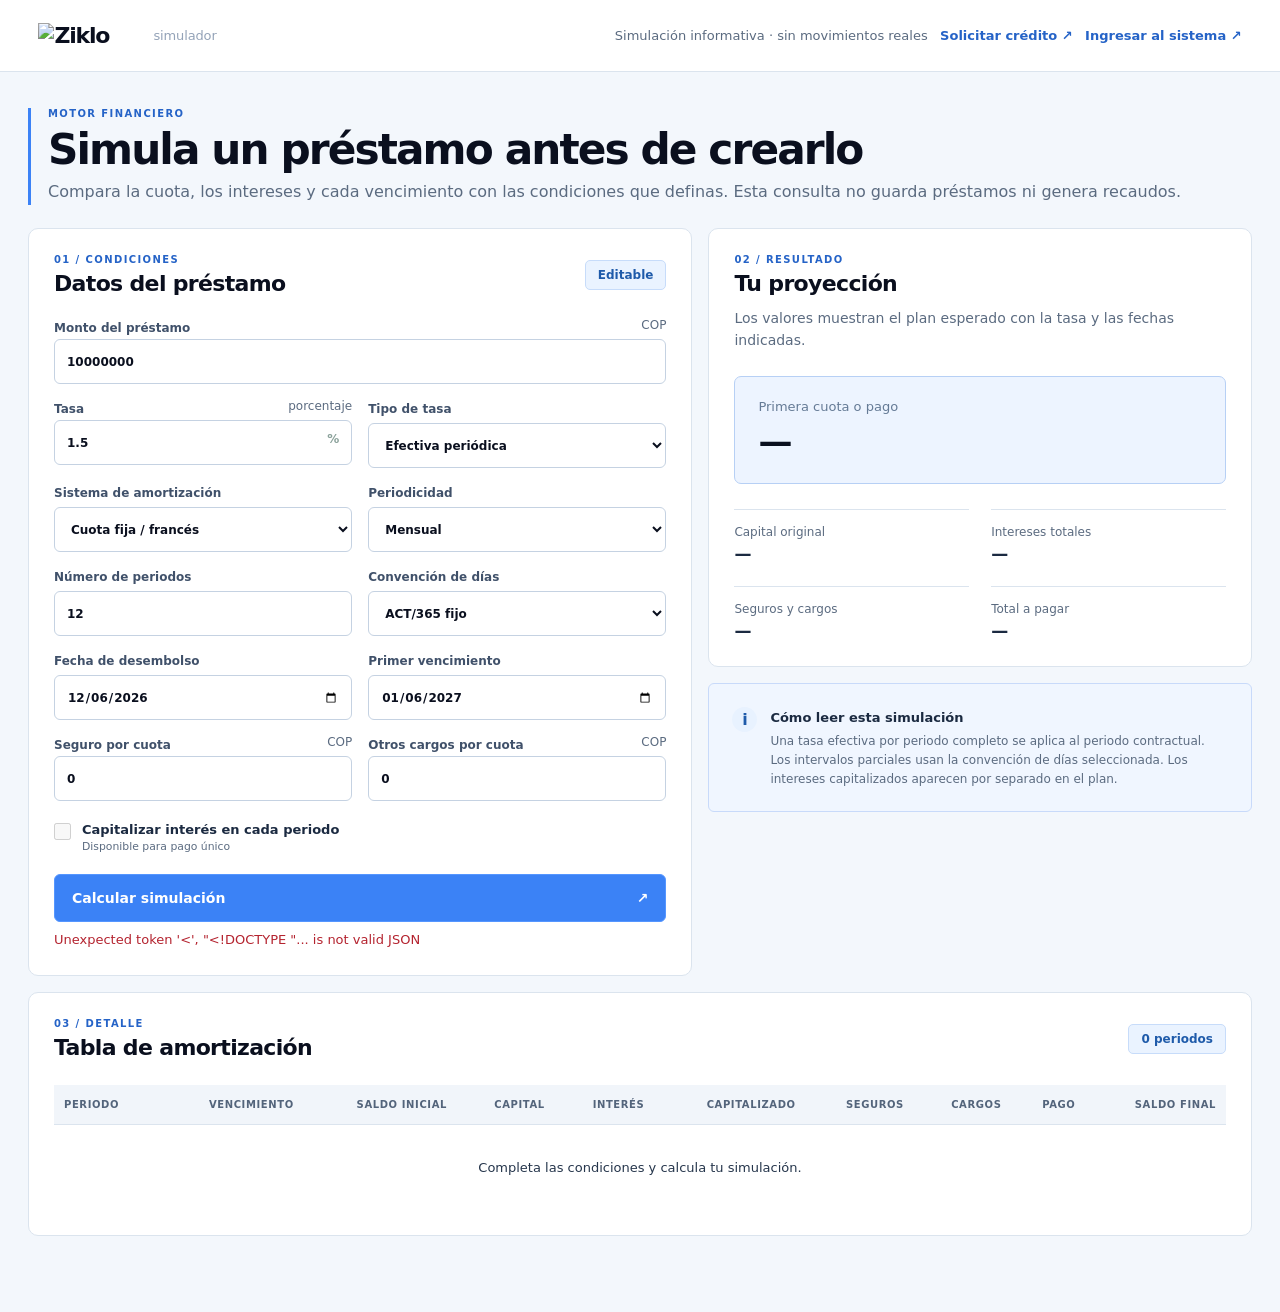
==== src/Ziklo.Api/wwwroot/index.html @ cffbe7ba "Initial Ziklo application" ====
<!doctype html>
<html lang="es">
<head>
  <meta charset="utf-8">
  <meta name="viewport" content="width=device-width, initial-scale=1">
  <title>Ziklo | Simulador de préstamos</title>
  <link rel="icon" type="image/svg+xml" href="/brand/ziklo-symbol.svg">
  <link rel="stylesheet" href="styles.css">
  <link rel="stylesheet" href="theme.css?v=3">
</head>
<body>
  <header class="topbar">
    <div class="brand"><img class="brand-logo" src="/brand/ziklo-logo-light.svg" alt="Ziklo"><small>simulador</small></div>
    <div class="top-note">Simulación informativa · sin movimientos reales &nbsp; <a href="/solicitar.html">Solicitar crédito ↗</a> &nbsp; <a href="/login.html">Ingresar al sistema ↗</a></div>
  </header>
  <main class="container">
    <section class="intro">
      <div class="eyebrow">Motor financiero</div>
      <h1>Simula un préstamo antes de crearlo</h1>
      <p>Compara la cuota, los intereses y cada vencimiento con las condiciones que definas. Esta consulta no guarda préstamos ni genera recaudos.</p>
    </section>

    <div class="layout">
      <section class="panel form-panel" aria-labelledby="conditions-title">
        <div class="panel-heading"><div><div class="eyebrow">01 / Condiciones</div><h2 id="conditions-title">Datos del préstamo</h2></div><span class="pill">Editable</span></div>
        <form id="simulator-form">
          <div class="field-grid">
            <label class="field wide">Monto del préstamo <span>COP</span><input id="principal" type="number" min="0.01" step="0.01" value="10000000" required></label>
            <label class="field">Tasa <span>porcentaje</span><div class="input-suffix"><input id="rate" type="number" min="0" step="0.0001" value="1.5" required><b>%</b></div></label>
            <label class="field">Tipo de tasa<select id="rateKind"><option value="PeriodicEffective">Efectiva periódica</option><option value="PeriodicSimple">Simple periódica</option><option value="EffectiveAnnual">Efectiva anual</option><option value="AnnualSimple">Simple anual</option><option value="NominalAnnual">Nominal anual convertible</option></select></label>
            <label class="field">Sistema de amortización<select id="method"><option value="French">Cuota fija / francés</option><option value="FixedPrincipal">Abono fijo a capital</option><option value="SimplePeriodic">Interés periódico y capital al final</option><option value="Bullet">Pago único al vencimiento</option><option value="Custom">Capital personalizado</option></select></label>
            <label class="field">Periodicidad<select id="frequency"><option value="Monthly">Mensual</option><option value="Every15Days">Cada 15 días</option><option value="SemiMonthly">Dos veces al mes</option><option value="Weekly">Semanal</option><option value="Quarterly">Trimestral</option><option value="SemiAnnual">Semestral</option><option value="Annual">Anual</option><option value="Daily">Diaria</option></select></label>
            <label class="field">Número de periodos<input id="installments" type="number" min="1" max="600" value="12" required></label>
            <label class="field">Convención de días<select id="dayCount"><option value="Actual365Fixed">ACT/365 fijo</option><option value="Actual360">ACT/360</option><option value="ActualActual">ACT/ACT</option></select></label>
            <label class="field">Fecha de desembolso<input id="disbursementDate" type="date" required></label>
            <label class="field">Primer vencimiento<input id="firstDueDate" type="date" required></label>
            <label class="field">Seguro por cuota <span>COP</span><input id="insurance" type="number" min="0" step="0.01" value="0"></label>
            <label class="field">Otros cargos por cuota <span>COP</span><input id="charges" type="number" min="0" step="0.01" value="0"></label>
          </div>
          <label class="field custom-field" id="customField" hidden>Capital de cada cuota, separado por comas <span>COP</span><textarea id="customPrincipal" rows="3" placeholder="Ejemplo: 400000, 600000"></textarea><small>Debe haber un valor por periodo y la suma debe igualar el monto del préstamo.</small></label>
          <label class="check"><input id="capitalize" type="checkbox"><span>Capitalizar interés en cada periodo <small>Disponible para pago único</small></span></label>
          <button class="primary-button" type="submit">Calcular simulación <span aria-hidden="true">↗</span></button>
          <div class="feedback" id="feedback" role="status" aria-live="polite"></div>
        </form>
      </section>

      <section class="results" aria-labelledby="result-title">
        <div class="panel results-header">
          <div class="eyebrow">02 / Resultado</div>
          <h2 id="result-title">Tu proyección</h2>
          <p>Los valores muestran el plan esperado con la tasa y las fechas indicadas.</p>
          <div class="hero-number"><span>Primera cuota o pago</span><strong id="estimatedPayment">—</strong></div>
          <div class="metrics">
            <div><span>Capital original</span><strong id="originalPrincipal">—</strong></div>
            <div><span>Intereses totales</span><strong id="totalInterest">—</strong></div>
            <div><span>Seguros y cargos</span><strong id="totalCharges">—</strong></div>
            <div><span>Total a pagar</span><strong id="totalPayable">—</strong></div>
          </div>
        </div>
        <div class="panel note"><span class="note-icon">i</span><div><strong>Cómo leer esta simulación</strong><p>Una tasa efectiva por periodo completo se aplica al periodo contractual. Los intervalos parciales usan la convención de días seleccionada. Los intereses capitalizados aparecen por separado en el plan.</p></div></div>
      </section>
    </div>

    <section class="panel schedule-panel" aria-labelledby="schedule-title">
      <div class="panel-heading"><div><div class="eyebrow">03 / Detalle</div><h2 id="schedule-title">Tabla de amortización</h2></div><span id="rowCount" class="pill">0 periodos</span></div>
      <div class="table-wrap"><table><thead><tr><th>Periodo</th><th>Vencimiento</th><th>Saldo inicial</th><th>Capital</th><th>Interés</th><th>Capitalizado</th><th>Seguros</th><th>Cargos</th><th>Pago</th><th>Saldo final</th></tr></thead><tbody id="scheduleBody"><tr><td colspan="10" class="empty">Completa las condiciones y calcula tu simulación.</td></tr></tbody></table></div>
    </section>
  </main>
  <script src="app.js"></script>
</body>
</html>
---- src/Ziklo.Api/wwwroot/styles.css ----
:root{font-family:Inter,ui-sans-serif,system-ui,-apple-system,BlinkMacSystemFont,"Segoe UI",sans-serif;color:#172b35;background:#f5f8f7;font-synthesis:none}*{box-sizing:border-box}body{margin:0}.topbar{height:76px;background:#fff;border-bottom:1px solid #e3ebe9;display:flex;align-items:center;justify-content:space-between;padding:0 max(4vw,24px)}.brand{display:flex;align-items:center;gap:12px;font-size:23px;font-weight:750;letter-spacing:-.05em;color:#173d39}.brand small{font-size:13px;font-weight:600;letter-spacing:0;color:#66817b;margin-left:5px}.brand-mark{display:grid;place-items:center;width:34px;height:34px;color:#fff;background:#087f69;border-radius:10px;font-size:21px}.top-note{font-size:13px;color:#78908a}.container{max-width:1380px;margin:auto;padding:45px 28px 70px}.intro{max-width:780px;margin-bottom:35px}.eyebrow{text-transform:uppercase;letter-spacing:.16em;color:#08846e;font-size:11px;font-weight:800}.intro h1{font-size:clamp(32px,4vw,48px);line-height:1.12;letter-spacing:-.055em;margin:10px 0 15px;color:#133832}.intro p,.results-header>p{color:#617972;line-height:1.6;margin:0}.layout{display:grid;grid-template-columns:minmax(490px,1.1fr) minmax(370px,.9fr);gap:22px;align-items:start}.panel{background:#fff;border:1px solid #e2ebe8;border-radius:18px;box-shadow:0 12px 35px rgba(22,65,56,.045)}.form-panel,.results-header,.schedule-panel{padding:28px}.panel-heading{display:flex;justify-content:space-between;gap:20px;align-items:center;margin-bottom:25px}.panel h2{font-size:22px;letter-spacing:-.035em;margin:6px 0 0;color:#173d39}.pill{background:#eaf5f1;color:#167662;font-size:12px;font-weight:750;border-radius:999px;padding:7px 12px;white-space:nowrap}.field-grid{display:grid;grid-template-columns:1fr 1fr;gap:18px 16px}.field{display:flex;flex-direction:column;gap:7px;font-size:13px;font-weight:700;color:#3c5750}.field.wide{grid-column:1/-1}.field>span{font-weight:500;color:#8aa19a;margin-left:auto;margin-top:-24px}.field input,.field select{width:100%;height:45px;border:1px solid #d9e4e0;border-radius:9px;background:#fbfdfc;color:#1e3d36;padding:0 12px;font:inherit;font-weight:600;outline:none}.field input:focus,.field select:focus{border-color:#0b9c7d;box-shadow:0 0 0 3px #dff5ed}.input-suffix{position:relative}.input-suffix b{position:absolute;right:13px;top:12px;color:#8aa19a}.input-suffix input{padding-right:34px}.check{display:flex;gap:11px;align-items:flex-start;margin:21px 0;font-size:13px;font-weight:700;color:#35574e}.check input{accent-color:#09836b;width:17px;height:17px;margin:1px 0}.check small{display:block;color:#80958f;font-weight:500;margin-top:3px}.primary-button{display:flex;width:100%;align-items:center;justify-content:space-between;background:#087f69;color:#fff;border:0;border-radius:10px;padding:15px 17px;font-size:14px;font-weight:750;cursor:pointer}.primary-button:hover{background:#066f5c}.primary-button:disabled{opacity:.65;cursor:wait}.feedback{font-size:13px;margin-top:10px;min-height:18px;color:#b4433c}.results{display:grid;gap:18px}.results-header>p{font-size:14px;margin-top:12px}.hero-number{padding:27px 25px;margin-top:25px;background:linear-gradient(130deg,#0b816c,#13695b);color:#fff;border-radius:14px}.hero-number span{display:block;font-size:13px;opacity:.85}.hero-number strong{display:block;font-size:34px;letter-spacing:-.045em;margin-top:7px}.metrics{display:grid;grid-template-columns:1fr 1fr;margin-top:25px;gap:22px}.metrics div{border-top:1px solid #e8eeeb;padding-top:15px}.metrics span{display:block;color:#80958f;font-size:12px}.metrics strong{display:block;margin-top:5px;color:#183e36;font-size:17px}.note{display:flex;gap:13px;padding:21px 23px;background:#eef7f3;box-shadow:none;border-color:#e4f1ec}.note-icon{display:grid;flex:0 0 25px;place-items:center;width:25px;height:25px;border-radius:50%;background:#d6eee4;color:#167b67;font-weight:800;font-style:italic}.note strong{font-size:13px;color:#275a4d}.note p{font-size:12px;line-height:1.55;color:#64857a;margin:6px 0 0}.schedule-panel{margin-top:22px}.table-wrap{overflow-x:auto}table{border-collapse:collapse;width:100%;min-width:1100px;text-align:right;font-size:13px}th{text-transform:uppercase;letter-spacing:.06em;font-size:10px;color:#849c95;font-weight:800;background:#f5f9f7;padding:14px 10px}td{padding:13px 10px;border-bottom:1px solid #edf1ef;color:#3b5a51;font-variant-numeric:tabular-nums}tr:last-child td{border-bottom:0}th:first-child,td:first-child{text-align:left}td:nth-child(9){font-weight:750;color:#145e50}.empty{text-align:center!important;color:#94a9a2;padding:35px}@media(max-width:940px){.layout{grid-template-columns:1fr}.results{grid-template-columns:1fr 1fr}.container{padding:35px 20px}}@media(max-width:680px){.topbar{height:65px}.top-note{display:none}.results{grid-template-columns:1fr}.field-grid{grid-template-columns:1fr}.field.wide{grid-column:auto}.form-panel,.results-header,.schedule-panel{padding:22px}.metrics strong{font-size:15px}}
.custom-field{margin-top:18px}.custom-field[hidden]{display:none}.custom-field textarea{width:100%;border:1px solid #d9e4e0;border-radius:9px;background:#fbfdfc;color:#1e3d36;padding:12px;font:inherit;resize:vertical}.custom-field textarea:focus{outline:none;border-color:#0b9c7d;box-shadow:0 0 0 3px #dff5ed}.custom-field small{font-weight:500;color:#80958f}
.top-note a{color:#087f69;font-weight:750;text-decoration:none}.top-note a:hover{text-decoration:underline}
---- src/Ziklo.Api/wwwroot/theme.css ----
:root {
  color-scheme: light;
  --night: #f3f7fc;
  --navy: #1b2a41;
  --blue: #3b82f6;
  --slate: #94a3b8;
  --ice: #1b2a41;
  --surface: #ffffff;
  --surface-raised: #eff6ff;
  --surface-input: #ffffff;
  --line: #dbe4ee;
  --muted: #5b6b80;
  --white: #0a0f1e;
  font-family: "Segoe UI Variable", "Segoe UI", Inter, ui-sans-serif, system-ui, sans-serif;
  color: var(--ice);
  background: var(--night);
}

html { background: var(--night); }
body { min-height: 100vh; background: var(--night); color: var(--ice); }
button, input, select, textarea { font: inherit; }
button, a, input, select, textarea { -webkit-tap-highlight-color: transparent; }
a:focus-visible, button:focus-visible, input:focus-visible, select:focus-visible, textarea:focus-visible {
  outline: 2px solid #7db2ff;
  outline-offset: 2px;
}
::selection { background: #2d63b5; color: #fff; }

.topbar {
  height: 72px;
  padding: 0 max(3vw, 26px);
  background: #ffffff;
  border-bottom: 1px solid var(--line);
  box-shadow: none;
}
.brand { gap: 11px; color: var(--white); font-size: 22px; letter-spacing: -.055em; }
.brand-logo { display: block; width: 104px; height: auto; flex: none; }
.brand small { margin-left: 0; }
.brand-mark {
  width: 34px;
  height: 34px;
  border-radius: 7px;
  background: var(--blue);
  color: #fff;
  font-size: 21px;
  font-weight: 800;
  box-shadow: none;
}
.brand small { color: var(--slate); font-weight: 500; letter-spacing: -.01em; }
.topbar nav { height: 100%; align-items: stretch; gap: 5px; }
.topbar nav a, .topbar nav span {
  display: inline-flex;
  align-items: center;
  padding: 0 13px;
  color: var(--muted);
  border-bottom: 2px solid transparent;
  font-size: 12px;
  font-weight: 650;
  white-space: nowrap;
}
.topbar nav a:hover { color: var(--white); background: #eff6ff; }
.topbar nav .logout-button { padding: 0 13px; border: 0; border-bottom: 2px solid transparent; background: transparent; color: #1f5baa; font-size: 12px; font-weight: 650; white-space: nowrap; cursor: pointer; }
.topbar nav .logout-button:hover { background: #eff6ff; }
.topbar nav span[aria-current="page"] { color: var(--white); border-bottom-color: var(--blue); }
.top-note { color: var(--muted); }
.top-note a { color: #2563c7; }
.top-note a:hover { color: #1f5baa; }

.container { max-width: 1440px; padding: 36px 28px 76px; }
.session-identity {
  display: flex;
  align-items: center;
  flex-wrap: wrap;
  gap: 4px 12px;
  width: fit-content;
  max-width: 100%;
  margin: 0 0 22px;
  padding: 9px 13px;
  border: 1px solid #c9d9ef;
  border-radius: 6px;
  background: #edf4ff;
  color: #365273;
  font-size: 12px;
}
.session-identity strong { color: var(--navy); overflow-wrap: anywhere; }
.intro { max-width: none; margin-bottom: 23px; padding-left: 17px; border-left: 3px solid var(--blue); }
.eyebrow { color: #2563c7; letter-spacing: .14em; font-size: 10px; }
.intro h1 { margin: 7px 0 7px; color: var(--white); font-size: clamp(30px, 3.3vw, 43px); letter-spacing: -.045em; line-height: 1.12; }
.intro p, .results-header > p { color: var(--muted); line-height: 1.55; }
.demo-banner {
  display: inline-flex;
  align-items: center;
  gap: 8px;
  margin: 0 0 20px;
  padding: 7px 10px;
  border: 1px solid #c9d9ef;
  border-radius: 5px;
  background: #edf4ff;
  color: #365273;
  font-size: 11px;
  font-weight: 600;
  letter-spacing: .01em;
}
.demo-banner::before { content: ""; display: block; width: 6px; height: 6px; border-radius: 50%; background: var(--blue); }

.panel, .card {
  border: 1px solid var(--line);
  border-radius: 10px;
  background: var(--surface);
  color: var(--ice);
  box-shadow: none;
}
.panel { padding: 23px; }
.panel h2, .section-top h2 { color: var(--white); }
.section-top { margin-bottom: 19px; }
.section-top h2, .panel h2 { font-weight: 650; letter-spacing: -.03em; }
.hint, .scope-note { color: var(--muted); }
.feedback { color: #b4232f; }

.primary, .primary-button {
  border: 1px solid #5596ff;
  border-radius: 6px;
  background: var(--blue);
  color: #fff;
  font-weight: 700;
  box-shadow: none;
}
.primary:hover, .primary-button:hover { background: #246bdd; border-color: #70a7ff; }
.primary:disabled, .primary-button:disabled { opacity: .55; }
.actions button, .report-link, .report-panel button, .report-actions button, .pagination button,
.document-row button, #receipt-dialog button {
  border: 1px solid #c8d6e7;
  border-radius: 6px;
  background: #ffffff;
  color: var(--ice);
  font-weight: 650;
  box-shadow: none;
}
.actions button:hover, .report-link:hover, .report-panel button:hover, .report-actions button:hover,
.pagination button:not(:disabled):hover, .document-row button:hover, #receipt-dialog button:hover {
  background: #eff6ff;
  border-color: #8eb5ec;
  color: var(--ice);
}
.pill {
  border: 1px solid #c7dcfa;
  border-radius: 5px;
  background: #eaf3ff;
  color: #1f5baa;
  font-weight: 650;
}
.toolbar { flex-wrap: wrap; gap: 16px; }
.filters, .actions { flex-wrap: wrap; }
.actions { justify-content: flex-start; }
.actions button, .report-link { white-space: nowrap; }

.filters label, .login-panel label, .field, .field label, .report-controls label {
  color: #40516a;
  font-size: 12px;
  font-weight: 650;
}
.field > span, .field > small { color: var(--muted); }
.filters input, .filters select, .login-panel input, .field input, .field select,
.report-controls input, .report-controls select, .client-form textarea, .custom-field textarea,
.search-panel select {
  border: 1px solid #c5d2e2;
  border-radius: 6px;
  background: var(--surface-input);
  color: var(--white);
  box-shadow: none;
}
.filters input:focus, .filters select:focus, .login-panel input:focus, .field input:focus,
.field select:focus, .report-controls input:focus, .report-controls select:focus,
.client-form textarea:focus, .custom-field textarea:focus {
  outline: none;
  border-color: var(--blue);
  box-shadow: 0 0 0 3px #3b82f633;
}
input::placeholder, textarea::placeholder { color: #718096; }
input[type="file"] { height: auto; padding: 10px; }
input[type="file"]::file-selector-button { border: 0; border-radius: 4px; background: #e8f2ff; color: #1f5baa; padding: 7px 11px; margin-right: 12px; }

.card { min-height: 125px; padding: 19px 21px; position: relative; overflow: hidden; }
.card::before { content: ""; position: absolute; left: 0; top: 0; right: 0; height: 2px; background: #c7dcfa; }
.card span { color: #586a82; font-size: 11px; font-weight: 650; letter-spacing: .01em; }
.card strong { color: var(--white); font-weight: 680; font-size: clamp(20px, 2vw, 28px); }
.card small { color: #5b6b80; }
.card.highlight {
  background: #edf4ff;
  border-color: #b7d0f5;
  color: var(--white);
}
.card.highlight::before { height: 3px; background: var(--blue); }
.card.highlight span { color: #4e6684; }
.card.highlight strong { color: var(--white); }
.cards { gap: 12px; }
.lower-grid, .detail-grid, .client-grid { gap: 14px; }
.lower-grid, .detail-grid, .client-grid, .table-panel, .results-panel, .report-result { margin-top: 14px; }
.aging-row span, .summary-list dt, .flow-panel dt { color: var(--muted); }
.aging-row strong, .summary-list dd, .flow-panel dd { color: var(--white); }
.track { background: #e4edf8; height: 7px; }
.track i { background: var(--blue); }
.summary-list div, .flow-panel dl div, .document-row, .receipt-allocation { border-color: var(--line); }

th { background: #f1f5fa; color: #53647b; border-bottom: 1px solid #dbe4ee; }
td { color: #26364c; border-bottom: 1px solid #e4ebf3; }
td:last-child, td:nth-child(9) { color: #26364c; }
tbody tr:hover { background: #f5f9ff; }
.empty { color: var(--muted); }

.client-choice, .loan-choice, .reference-card {
  border: 1px solid var(--line);
  border-radius: 7px;
  background: #ffffff;
  color: var(--white);
}
.client-choice:hover, .client-choice.selected, .loan-choice:hover, .loan-choice.selected {
  border-color: var(--blue);
  background: #edf4ff;
}
.client-choice span, .loan-choice span, .reference-card small, .document-row small, .pagination { color: var(--muted); }
.receipt-link { color: #2563c7; }
#receipt-dialog { background: #ffffff; color: var(--ice); border-color: #c8d6e7; border-radius: 9px; }
#receipt-dialog::backdrop { background: #020610bd; }
.receipt-meta small { color: var(--muted); }
.receipt-total { background: #edf4ff; border-radius: 6px; }

.report-heading p, .report-result td:last-child { color: var(--muted); }
.report-note, .note {
  border: 1px solid #c8dafa;
  border-radius: 6px;
  background: #f0f6ff;
  color: #365273;
}
.report-actions { border-top: 1px solid var(--line); padding-top: 15px; }
.scope-note { margin-left: 2px; }

.layout { gap: 16px; }
.results { gap: 16px; }
.form-panel, .results-header, .schedule-panel { padding: 25px; }
.hero-number {
  border: 1px solid #b7d0f5;
  border-radius: 7px;
  background: #edf4ff;
  padding: 22px 23px;
}
.hero-number span { color: #4e6684; }
.hero-number strong { color: var(--white); }
.metrics div { border-color: var(--line); }
.metrics span, .check small, .note p { color: var(--muted); }
.metrics strong, .check, .note strong { color: var(--ice); }
.check input { accent-color: var(--blue); }
.note-icon { background: #e8f2ff; color: #1f5baa; }
.schedule-panel { margin-top: 16px; }

@media (max-width: 800px) {
  .topbar { height: auto; min-height: 68px; flex-wrap: wrap; gap: 9px; padding-top: 11px; padding-bottom: 8px; }
  .topbar nav { width: 100%; overflow-x: auto; gap: 0; height: 35px; scrollbar-width: none; }
  .topbar nav::-webkit-scrollbar { display: none; }
  .topbar nav a, .topbar nav span { padding: 0 11px; }
  .container { padding: 27px 18px 55px; }
}

@media (max-width: 600px) {
  .card strong { font-size: clamp(15px, 4vw, 18px); }
}

@media print {
  :root { color-scheme: light; }
  html, body, .panel, .card { background: #fff !important; color: #152237 !important; }
  .panel, .card { border-color: #cdd6e2 !important; }
  .panel h2, .section-top h2, .card strong, .flow-panel dd, .summary-list dd { color: #152237 !important; }
  .card.highlight { background: #edf4ff !important; }
  .card span, .card.highlight span, .intro p, .flow-panel dt, .summary-list dt, .aging-row span { color: #43546c !important; }
  th { background: #e9eef5 !important; color: #2f4059 !important; }
  td, td:last-child { color: #152237 !important; border-color: #d9e0e9 !important; }
  .report-note, .note, .receipt-total { background: #eef3fa !important; color: #152237 !important; }
  .brand-mark, .track i { print-color-adjust: exact; }
}
select#company[hidden]{display:none!important}
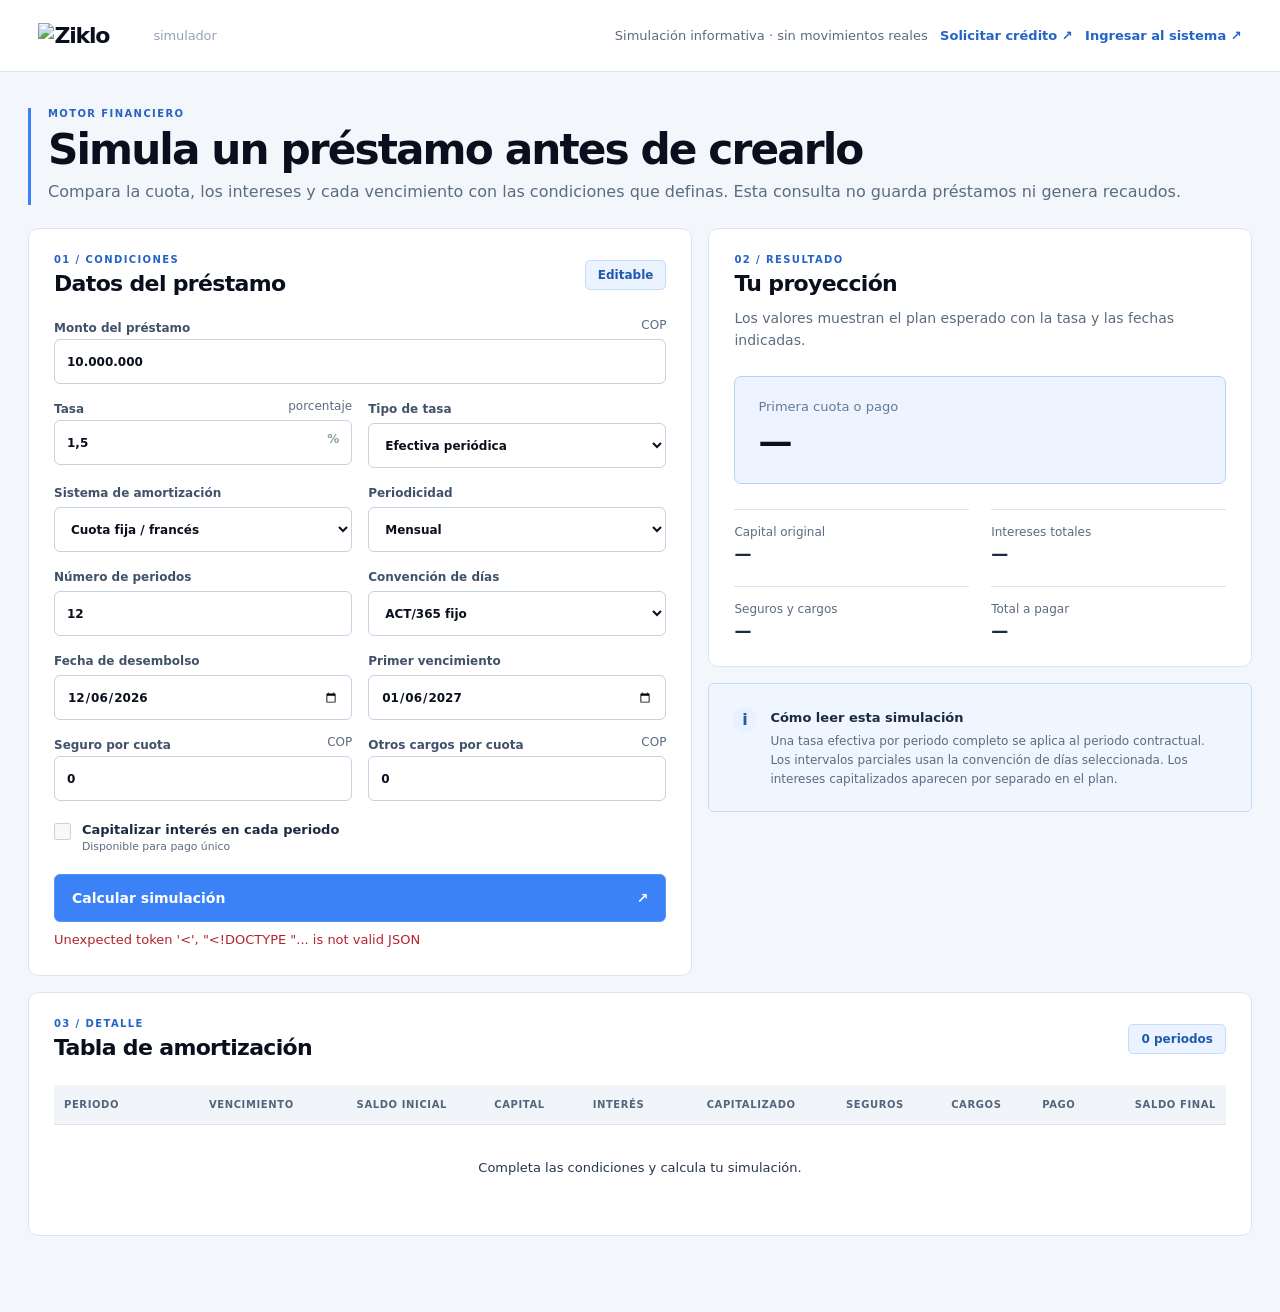
==== commit 21d512cb: "Add Colombian municipalities and grouped monetary inputs" ====
--- a/src/Ziklo.Api/wwwroot/index.html
+++ b/src/Ziklo.Api/wwwroot/index.html
@@ -25,8 +25,8 @@
         <div class="panel-heading"><div><div class="eyebrow">01 / Condiciones</div><h2 id="conditions-title">Datos del préstamo</h2></div><span class="pill">Editable</span></div>
         <form id="simulator-form">
           <div class="field-grid">
-            <label class="field wide">Monto del préstamo <span>COP</span><input id="principal" type="number" min="0.01" step="0.01" value="10000000" required></label>
-            <label class="field">Tasa <span>porcentaje</span><div class="input-suffix"><input id="rate" type="number" min="0" step="0.0001" value="1.5" required><b>%</b></div></label>
+            <label class="field wide">Monto del préstamo <span>COP</span><input id="principal" type="text" data-money data-min="0.01" inputmode="decimal" value="10000000" required></label>
+            <label class="field">Tasa <span>porcentaje</span><div class="input-suffix"><input id="rate" type="text" data-money data-decimals="4" data-min="0" inputmode="decimal" value="1,5" required><b>%</b></div></label>
             <label class="field">Tipo de tasa<select id="rateKind"><option value="PeriodicEffective">Efectiva periódica</option><option value="PeriodicSimple">Simple periódica</option><option value="EffectiveAnnual">Efectiva anual</option><option value="AnnualSimple">Simple anual</option><option value="NominalAnnual">Nominal anual convertible</option></select></label>
             <label class="field">Sistema de amortización<select id="method"><option value="French">Cuota fija / francés</option><option value="FixedPrincipal">Abono fijo a capital</option><option value="SimplePeriodic">Interés periódico y capital al final</option><option value="Bullet">Pago único al vencimiento</option><option value="Custom">Capital personalizado</option></select></label>
             <label class="field">Periodicidad<select id="frequency"><option value="Monthly">Mensual</option><option value="Every15Days">Cada 15 días</option><option value="SemiMonthly">Dos veces al mes</option><option value="Weekly">Semanal</option><option value="Quarterly">Trimestral</option><option value="SemiAnnual">Semestral</option><option value="Annual">Anual</option><option value="Daily">Diaria</option></select></label>
@@ -34,10 +34,10 @@
             <label class="field">Convención de días<select id="dayCount"><option value="Actual365Fixed">ACT/365 fijo</option><option value="Actual360">ACT/360</option><option value="ActualActual">ACT/ACT</option></select></label>
             <label class="field">Fecha de desembolso<input id="disbursementDate" type="date" required></label>
             <label class="field">Primer vencimiento<input id="firstDueDate" type="date" required></label>
-            <label class="field">Seguro por cuota <span>COP</span><input id="insurance" type="number" min="0" step="0.01" value="0"></label>
-            <label class="field">Otros cargos por cuota <span>COP</span><input id="charges" type="number" min="0" step="0.01" value="0"></label>
+            <label class="field">Seguro por cuota <span>COP</span><input id="insurance" type="text" data-money data-min="0" inputmode="decimal" value="0"></label>
+            <label class="field">Otros cargos por cuota <span>COP</span><input id="charges" type="text" data-money data-min="0" inputmode="decimal" value="0"></label>
           </div>
-          <label class="field custom-field" id="customField" hidden>Capital de cada cuota, separado por comas <span>COP</span><textarea id="customPrincipal" rows="3" placeholder="Ejemplo: 400000, 600000"></textarea><small>Debe haber un valor por periodo y la suma debe igualar el monto del préstamo.</small></label>
+          <label class="field custom-field" id="customField" hidden>Capital de cada cuota, separado por punto y coma <span>COP</span><textarea id="customPrincipal" rows="3" placeholder="Ejemplo: 400.000; 600.000"></textarea><small>Debe haber un valor por periodo y la suma debe igualar el monto del préstamo.</small></label>
           <label class="check"><input id="capitalize" type="checkbox"><span>Capitalizar interés en cada periodo <small>Disponible para pago único</small></span></label>
           <button class="primary-button" type="submit">Calcular simulación <span aria-hidden="true">↗</span></button>
           <div class="feedback" id="feedback" role="status" aria-live="polite"></div>
@@ -66,6 +66,7 @@
       <div class="table-wrap"><table><thead><tr><th>Periodo</th><th>Vencimiento</th><th>Saldo inicial</th><th>Capital</th><th>Interés</th><th>Capitalizado</th><th>Seguros</th><th>Cargos</th><th>Pago</th><th>Saldo final</th></tr></thead><tbody id="scheduleBody"><tr><td colspan="10" class="empty">Completa las condiciones y calcula tu simulación.</td></tr></tbody></table></div>
     </section>
   </main>
-  <script src="app.js"></script>
+  <script src="money-input.js?v=1"></script>
+  <script src="app.js?v=2"></script>
 </body>
 </html>
